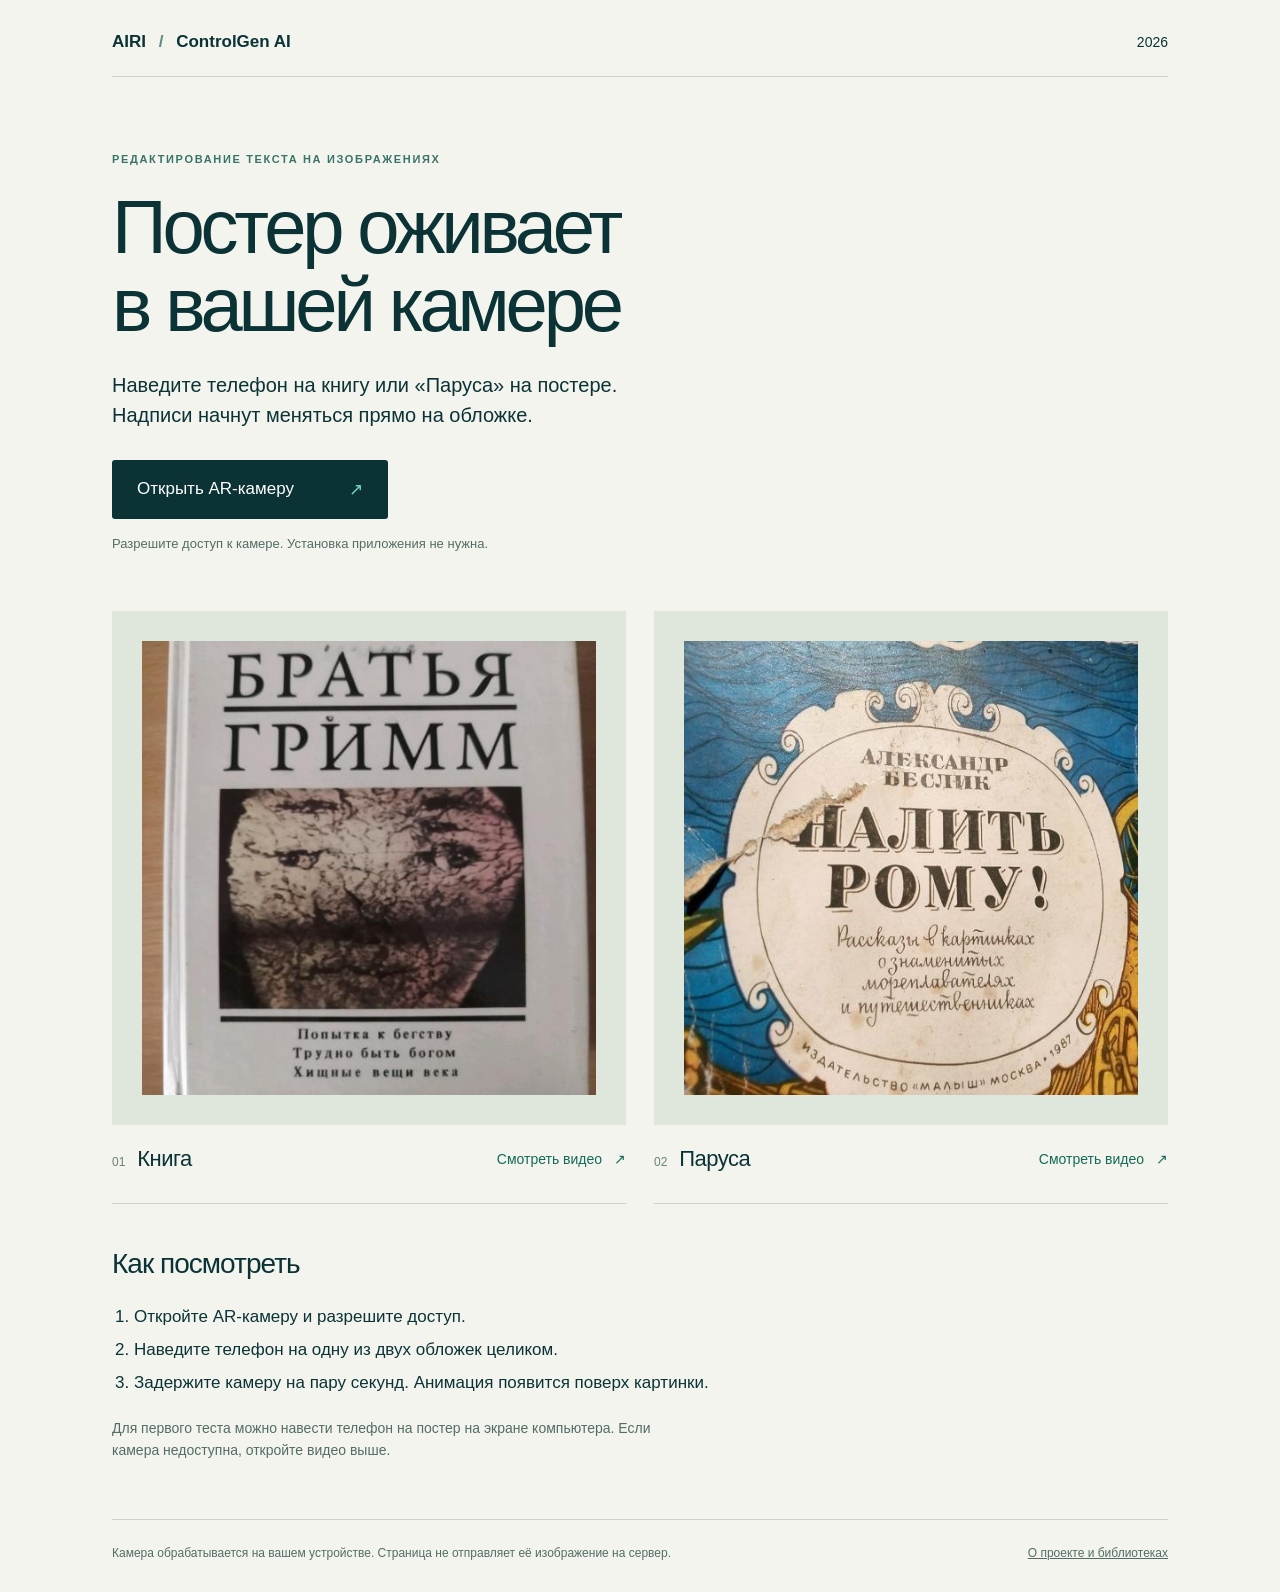
==== index.html @ 8e913e78 "Add AR poster page for book and sails" ====
<!doctype html>
<html lang="ru">
<head>
 <meta charset="utf-8"><meta name="viewport" content="width=device-width,initial-scale=1,viewport-fit=cover">
 <meta name="theme-color" content="#0b3336"><meta name="description" content="Анимации редактирования русского текста на изображениях: книга и Паруса.">
 <title>Живой постер · Редактирование текста</title>
 <link rel="stylesheet" href="./style.css">
 <script type="importmap">{"imports":{"three":"./vendor/three.module.js","three/addons/renderers/CSS3DRenderer.js":"./vendor/CSS3DRenderer.js"}}</script>
</head>
<body>
 <main id="home">
  <header><span class="brand">AIRI <span>/</span> ControlGen AI</span><span class="year">2026</span></header>
  <section class="intro"><p class="eyebrow">РЕДАКТИРОВАНИЕ ТЕКСТА НА ИЗОБРАЖЕНИЯХ</p><h1>Постер оживает<br>в вашей камере</h1><p class="lead">Наведите телефон на книгу или «Паруса» на постере. Надписи начнут меняться прямо на обложке.</p><button id="start" class="primary">Открыть AR-камеру <span aria-hidden="true">↗</span></button><p id="status" role="status">Разрешите доступ к камере. Установка приложения не нужна.</p></section>
  <section class="examples" aria-label="Два примера редактирования текста">
   <article><div class="media"><img src="./assets/media/01-book.jpg" alt="Обложка книги, которую нужно найти на постере"><video id="book-demo" controls playsinline loop preload="metadata" poster="./assets/media/01-book.jpg" hidden src="./assets/media/01-book.mp4"></video></div><div class="caption"><div><span class="number">01</span><h2>Книга</h2></div><button class="text-button" data-play="book-demo">Смотреть видео <span aria-hidden="true">↗</span></button></div></article>
   <article><div class="media"><img src="./assets/media/02-sails.jpg" alt="Обложка «Парусов», которую нужно найти на постере"><video id="sails-demo" controls playsinline loop preload="metadata" poster="./assets/media/02-sails.jpg" hidden src="./assets/media/02-sails.mp4"></video></div><div class="caption"><div><span class="number">02</span><h2>Паруса</h2></div><button class="text-button" data-play="sails-demo">Смотреть видео <span aria-hidden="true">↗</span></button></div></article>
  </section>
  <section class="instructions"><h2>Как посмотреть</h2><ol><li>Откройте AR-камеру и разрешите доступ.</li><li>Наведите телефон на одну из двух обложек целиком.</li><li>Задержите камеру на пару секунд. Анимация появится поверх картинки.</li></ol><p>Для первого теста можно навести телефон на постер на экране компьютера. Если камера недоступна, откройте видео выше.</p></section>
  <footer>Камера обрабатывается на вашем устройстве. Страница не отправляет её изображение на сервер.<a href="./credits.html">О проекте и библиотеках</a></footer>
 </main>
 <section id="ar" hidden aria-label="AR-камера"><div id="camera"></div><div class="ar-top"><span>Найдите книгу или «Паруса»</span><button id="close" aria-label="Закрыть AR-камеру">Закрыть ×</button></div><div class="ar-bottom"><p id="ar-status" role="status">Запускаем камеру…</p><button id="resume" hidden>Нажмите, чтобы запустить анимацию</button></div></section>
 <script type="module" src="./app.js"></script>
</body></html>
---- style.css ----
:root{font-family:Arial,Helvetica,sans-serif;color:#0b3336;background:#f3f4ee;font-synthesis:none}*{box-sizing:border-box}body{margin:0}button,a{-webkit-tap-highlight-color:transparent}button{font:inherit;cursor:pointer}button:focus-visible,a:focus-visible{outline:3px solid #e78c30;outline-offset:5px}[hidden]{display:none!important}main{max-width:1120px;margin:auto;padding:32px 32px 0}header{display:flex;justify-content:space-between;align-items:center;padding-bottom:24px;border-bottom:1px solid #c8d3cb}.brand{font-size:17px;font-weight:700}.brand span{color:#5a8b80;padding:0 8px}.year{font-size:14px}.intro{padding:65px 0 40px;max-width:780px}.eyebrow{font-size:11px;letter-spacing:.15em;font-weight:700;color:#397468}h1{font-size:clamp(42px,6.5vw,76px);letter-spacing:-.055em;line-height:1.03;margin:23px 0 25px;font-weight:500}.lead{font-size:20px;line-height:1.5;max-width:560px;margin:0 0 30px}.primary{background:#0b3336;color:white;border:0;border-radius:3px;padding:19px 25px;display:inline-flex;align-items:center;gap:55px;font-size:17px;min-height:56px}.primary:hover{background:#155253}.primary:disabled{opacity:.6;cursor:wait}.primary span{color:#77d7be}#status{font-size:13px;color:#536d65;line-height:1.5;max-width:550px;margin-top:15px}.examples{display:grid;grid-template-columns:1fr 1fr;gap:28px;margin-top:5px}.media{aspect-ratio:1;background:#dfe6dc;padding:30px;display:flex;align-items:center;justify-content:center}.media img,.media video{display:block;width:100%;height:100%;object-fit:contain}.caption{display:flex;justify-content:space-between;align-items:center;padding:18px 0 28px;border-bottom:1px solid #c8d3cb;gap:8px}.caption>div{display:flex;align-items:baseline;gap:12px}.number{font-size:12px;color:#6c8175}.caption h2{font-size:22px;font-weight:500;margin:0;letter-spacing:-.025em}.text-button{padding:8px 0;background:none;border:0;color:#146a58;font-size:14px}.text-button span{margin-left:8px}.instructions{padding:44px 0;max-width:690px}.instructions h2{font-size:28px;font-weight:500;margin:0 0 20px;letter-spacing:-.035em}.instructions ol{padding-left:22px;line-height:1.6;font-size:17px}.instructions li{padding:3px 0}.instructions>p{font-size:14px;line-height:1.6;color:#536d65;max-width:560px}footer{padding:24px 0 30px;border-top:1px solid #c8d3cb;display:flex;justify-content:space-between;gap:25px;font-size:12px;color:#536d65;line-height:1.5}footer a{color:inherit;white-space:nowrap}#ar{position:fixed;inset:0;background:#101817;z-index:10;overflow:hidden}#camera{position:absolute;inset:0}#camera>video{position:absolute}.ar-top,.ar-bottom{position:absolute;z-index:20;left:0;right:0;color:#fff;padding:20px max(20px,env(safe-area-inset-right))}.ar-top{top:0;display:flex;align-items:center;justify-content:space-between;gap:15px;padding-top:max(20px,env(safe-area-inset-top));background:linear-gradient(#000b,transparent);font-size:13px}.ar-top button,.ar-bottom button{border:1px solid #ffffff80;border-radius:4px;background:#132d2cdd;color:white;padding:12px 16px;font:inherit}.ar-bottom{bottom:0;text-align:center;padding-bottom:max(24px,env(safe-area-inset-bottom));background:linear-gradient(transparent,#000c)}.ar-bottom p{font-size:15px;line-height:1.4}.ar-bottom button{font-size:15px}body.scanning{overflow:hidden}@media(max-width:620px){main{padding:22px 20px 0}.intro{padding:42px 0 28px}.lead{font-size:17px}.examples{gap:14px}.media{padding:12px}.caption{display:block;padding:14px 0 18px}.caption h2{font-size:20px}.text-button{margin-top:10px;font-size:13px}.instructions{padding:35px 0}.instructions h2{font-size:26px}.instructions ol{font-size:15px}footer{display:block}footer a{display:block;margin-top:12px}.ar-top span{max-width:190px}}
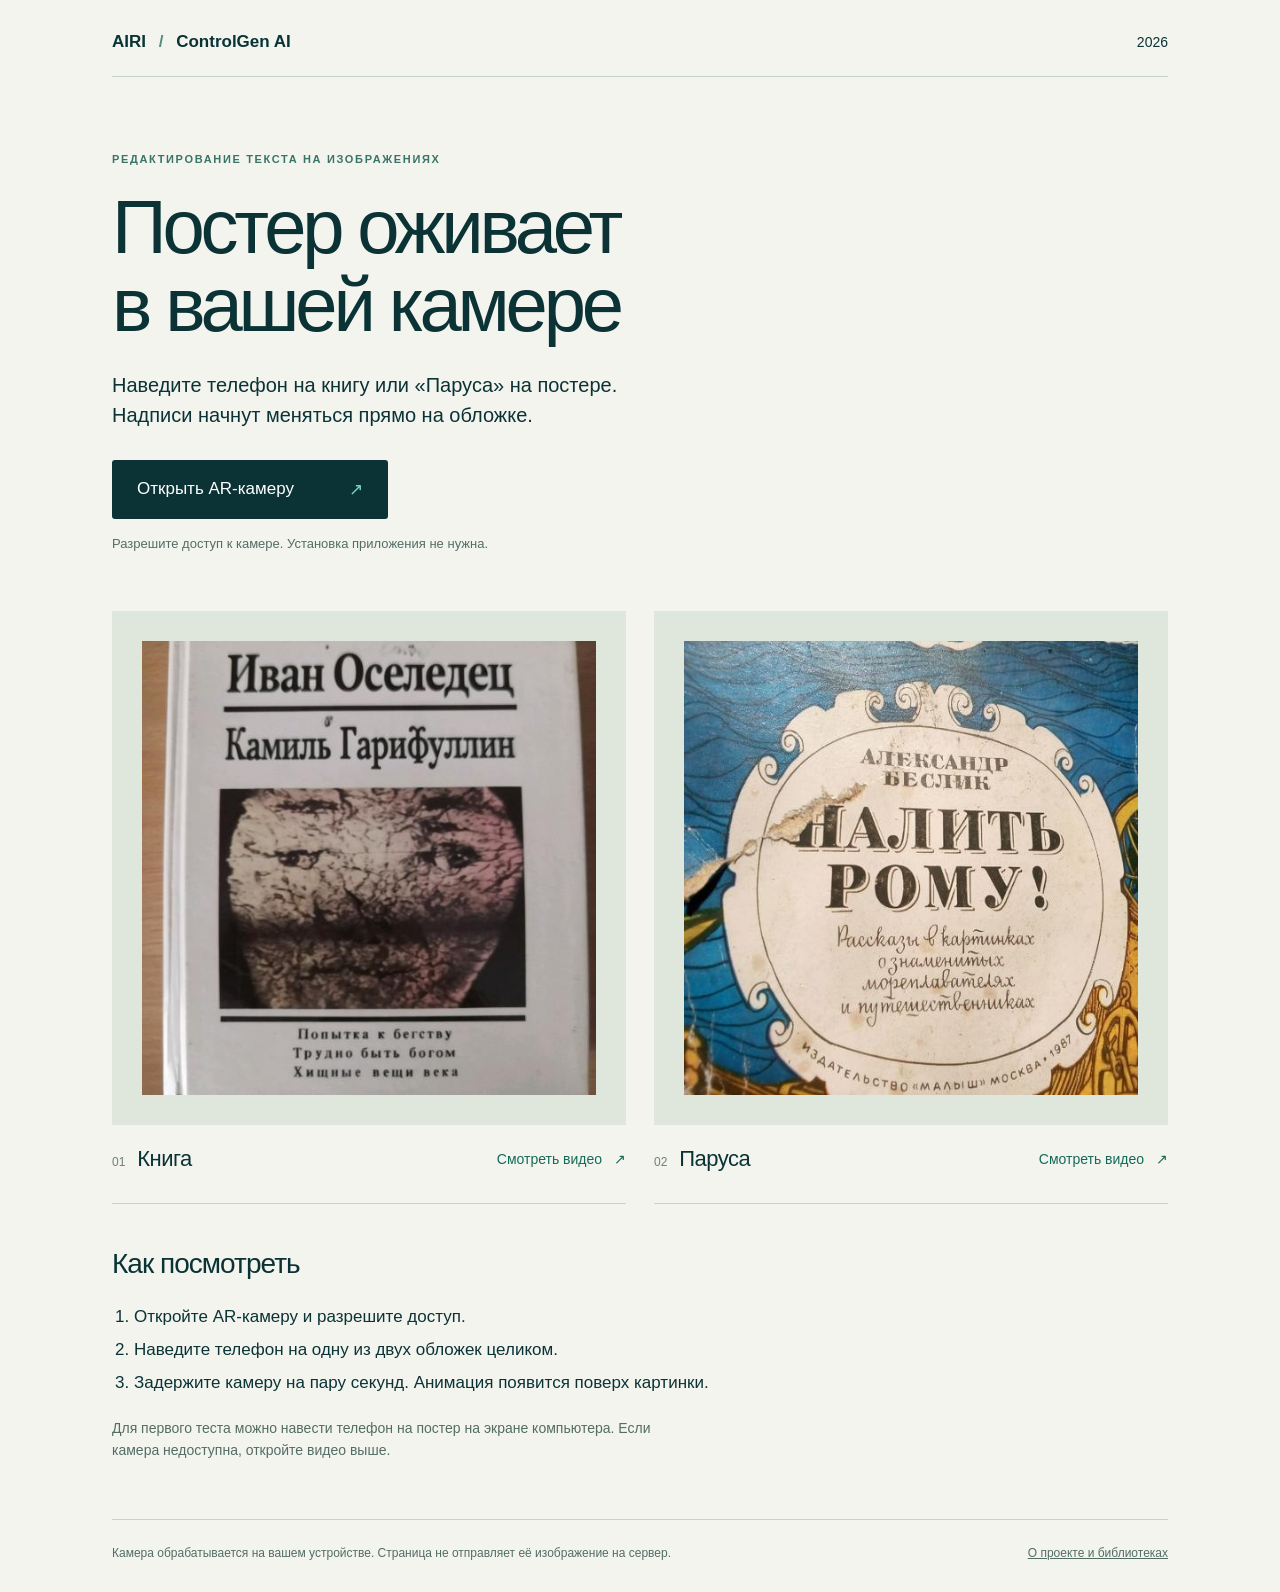
==== commit ee43050c: "Recognize the updated book cover from final poster" ====
--- a/index.html
+++ b/index.html
@@ -12,12 +12,12 @@
   <header><span class="brand">AIRI <span>/</span> ControlGen AI</span><span class="year">2026</span></header>
   <section class="intro"><p class="eyebrow">РЕДАКТИРОВАНИЕ ТЕКСТА НА ИЗОБРАЖЕНИЯХ</p><h1>Постер оживает<br>в вашей камере</h1><p class="lead">Наведите телефон на книгу или «Паруса» на постере. Надписи начнут меняться прямо на обложке.</p><button id="start" class="primary">Открыть AR-камеру <span aria-hidden="true">↗</span></button><p id="status" role="status">Разрешите доступ к камере. Установка приложения не нужна.</p></section>
   <section class="examples" aria-label="Два примера редактирования текста">
-   <article><div class="media"><img src="./assets/media/01-book.jpg" alt="Обложка книги, которую нужно найти на постере"><video id="book-demo" controls playsinline loop preload="metadata" poster="./assets/media/01-book.jpg" hidden src="./assets/media/01-book.mp4"></video></div><div class="caption"><div><span class="number">01</span><h2>Книга</h2></div><button class="text-button" data-play="book-demo">Смотреть видео <span aria-hidden="true">↗</span></button></div></article>
+   <article><div class="media"><img src="./assets/media/01-book.jpg?v=names-f87d3737" alt="Обложка книги, которую нужно найти на постере"><video id="book-demo" controls playsinline loop preload="metadata" poster="./assets/media/01-book.jpg?v=names-f87d3737" hidden src="./assets/media/01-book.mp4"></video></div><div class="caption"><div><span class="number">01</span><h2>Книга</h2></div><button class="text-button" data-play="book-demo">Смотреть видео <span aria-hidden="true">↗</span></button></div></article>
    <article><div class="media"><img src="./assets/media/02-sails.jpg" alt="Обложка «Парусов», которую нужно найти на постере"><video id="sails-demo" controls playsinline loop preload="metadata" poster="./assets/media/02-sails.jpg" hidden src="./assets/media/02-sails.mp4"></video></div><div class="caption"><div><span class="number">02</span><h2>Паруса</h2></div><button class="text-button" data-play="sails-demo">Смотреть видео <span aria-hidden="true">↗</span></button></div></article>
   </section>
   <section class="instructions"><h2>Как посмотреть</h2><ol><li>Откройте AR-камеру и разрешите доступ.</li><li>Наведите телефон на одну из двух обложек целиком.</li><li>Задержите камеру на пару секунд. Анимация появится поверх картинки.</li></ol><p>Для первого теста можно навести телефон на постер на экране компьютера. Если камера недоступна, откройте видео выше.</p></section>
   <footer>Камера обрабатывается на вашем устройстве. Страница не отправляет её изображение на сервер.<a href="./credits.html">О проекте и библиотеках</a></footer>
  </main>
  <section id="ar" hidden aria-label="AR-камера"><div id="camera"></div><div class="ar-top"><span>Найдите книгу или «Паруса»</span><button id="close" aria-label="Закрыть AR-камеру">Закрыть ×</button></div><div class="ar-bottom"><p id="ar-status" role="status">Запускаем камеру…</p><button id="resume" hidden>Нажмите, чтобы запустить анимацию</button></div></section>
- <script type="module" src="./app.js"></script>
+ <script type="module" src="./app.js?v=names-f87d3737"></script>
 </body></html>
